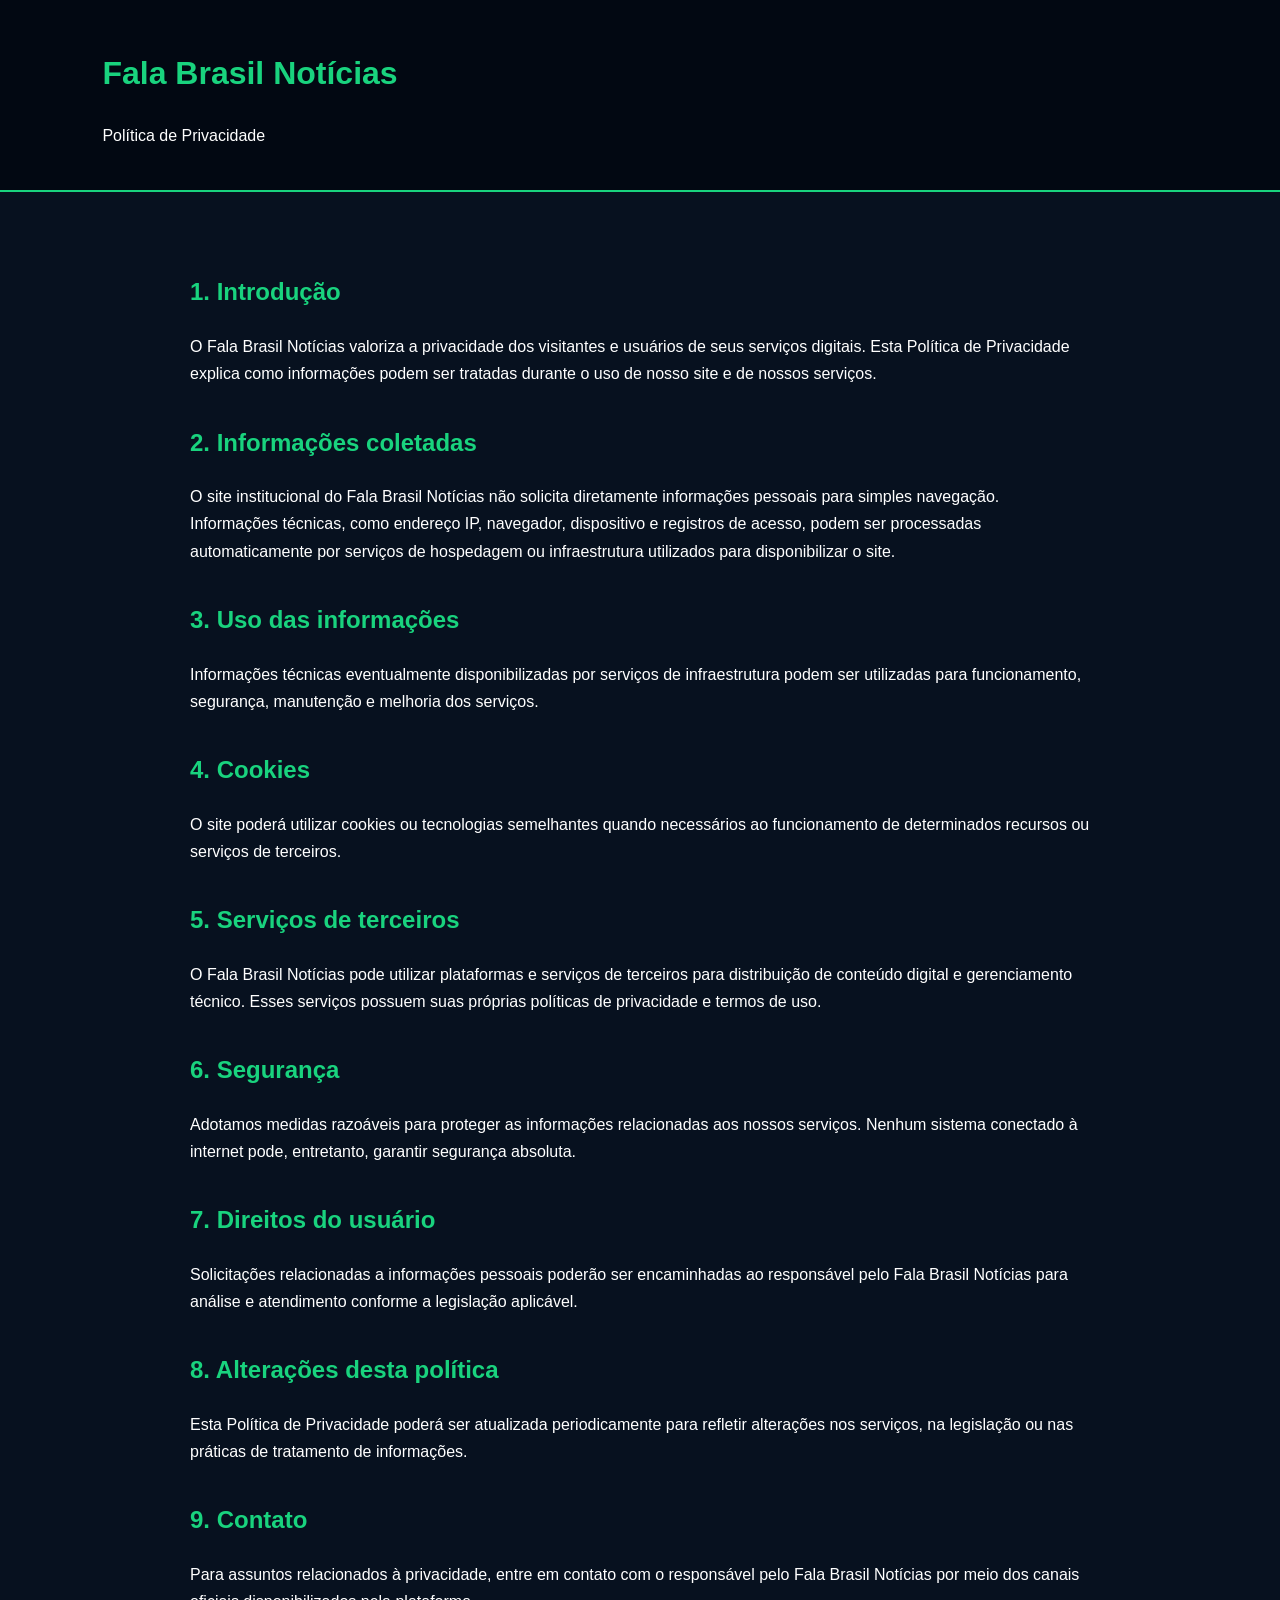
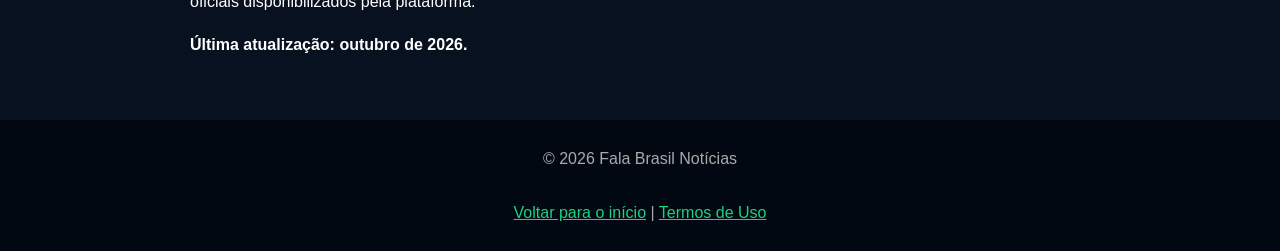
==== privacidade.html @ 8b1b588b "Create privacidade.html" ====
<!DOCTYPE html>
<html lang="pt-BR">
<head>
    <meta charset="UTF-8">
    <meta name="viewport" content="width=device-width, initial-scale=1.0">
    <title>Política de Privacidade — Fala Brasil Notícias</title>
    <style>
        body {
            font-family: Arial, sans-serif;
            background: #07111f;
            color: #ffffff;
            line-height: 1.7;
            margin: 0;
        }

        header {
            background: #020812;
            padding: 25px 8%;
            border-bottom: 2px solid #19d37e;
        }

        header h1 {
            color: #19d37e;
        }

        main {
            max-width: 900px;
            margin: auto;
            padding: 45px 8%;
        }

        h2 {
            color: #19d37e;
            margin-top: 35px;
        }

        a {
            color: #19d37e;
        }

        footer {
            background: #020812;
            text-align: center;
            padding: 25px;
            color: #aaa;
        }
    </style>
</head>

<body>

<header>
    <h1>Fala Brasil Notícias</h1>
    <p>Política de Privacidade</p>
</header>

<main>

    <h2>1. Introdução</h2>
    <p>
        O Fala Brasil Notícias valoriza a privacidade dos visitantes e
        usuários de seus serviços digitais. Esta Política de Privacidade
        explica como informações podem ser tratadas durante o uso de nosso
        site e de nossos serviços.
    </p>

    <h2>2. Informações coletadas</h2>
    <p>
        O site institucional do Fala Brasil Notícias não solicita
        diretamente informações pessoais para simples navegação.
        Informações técnicas, como endereço IP, navegador, dispositivo e
        registros de acesso, podem ser processadas automaticamente por
        serviços de hospedagem ou infraestrutura utilizados para disponibilizar
        o site.
    </p>

    <h2>3. Uso das informações</h2>
    <p>
        Informações técnicas eventualmente disponibilizadas por serviços
        de infraestrutura podem ser utilizadas para funcionamento,
        segurança, manutenção e melhoria dos serviços.
    </p>

    <h2>4. Cookies</h2>
    <p>
        O site poderá utilizar cookies ou tecnologias semelhantes quando
        necessários ao funcionamento de determinados recursos ou serviços
        de terceiros.
    </p>

    <h2>5. Serviços de terceiros</h2>
    <p>
        O Fala Brasil Notícias pode utilizar plataformas e serviços de
        terceiros para distribuição de conteúdo digital e gerenciamento
        técnico. Esses serviços possuem suas próprias políticas de
        privacidade e termos de uso.
    </p>

    <h2>6. Segurança</h2>
    <p>
        Adotamos medidas razoáveis para proteger as informações relacionadas
        aos nossos serviços. Nenhum sistema conectado à internet pode,
        entretanto, garantir segurança absoluta.
    </p>

    <h2>7. Direitos do usuário</h2>
    <p>
        Solicitações relacionadas a informações pessoais poderão ser
        encaminhadas ao responsável pelo Fala Brasil Notícias para análise
        e atendimento conforme a legislação aplicável.
    </p>

    <h2>8. Alterações desta política</h2>
    <p>
        Esta Política de Privacidade poderá ser atualizada periodicamente
        para refletir alterações nos serviços, na legislação ou nas práticas
        de tratamento de informações.
    </p>

    <h2>9. Contato</h2>
    <p>
        Para assuntos relacionados à privacidade, entre em contato com o
        responsável pelo Fala Brasil Notícias por meio dos canais oficiais
        disponibilizados pela plataforma.
    </p>

    <p><strong>Última atualização: outubro de 2026.</strong></p>

</main>

<footer>
    © 2026 Fala Brasil Notícias
    <br><br>
    <a href="index.html">Voltar para o início</a> |
    <a href="termos.html">Termos de Uso</a>
</footer>

</body>
</html>
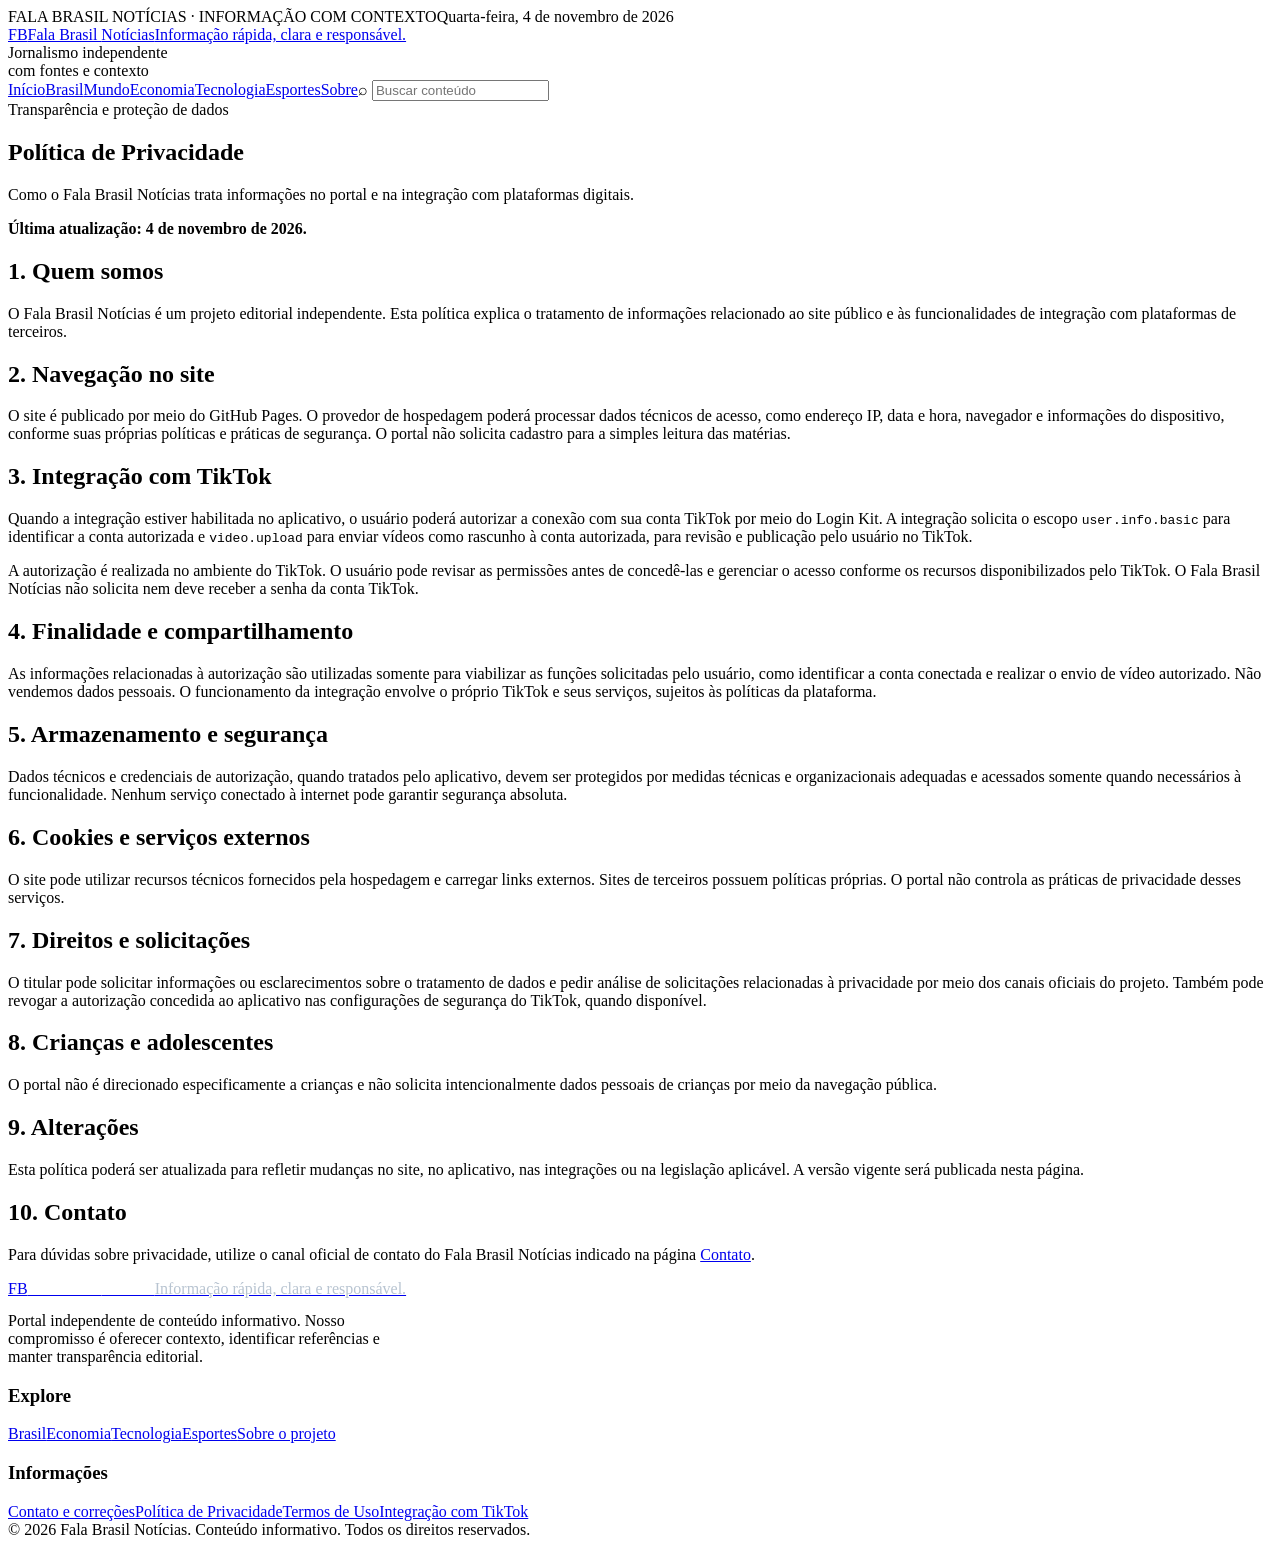
==== commit f430951b: "Add files via upload" ====
--- a/privacidade.html
+++ b/privacidade.html
@@ -1,139 +1 @@
-<!DOCTYPE html>
-<html lang="pt-BR">
-<head>
-    <meta charset="UTF-8">
-    <meta name="viewport" content="width=device-width, initial-scale=1.0">
-    <title>Política de Privacidade — Fala Brasil Notícias</title>
-    <style>
-        body {
-            font-family: Arial, sans-serif;
-            background: #07111f;
-            color: #ffffff;
-            line-height: 1.7;
-            margin: 0;
-        }
-
-        header {
-            background: #020812;
-            padding: 25px 8%;
-            border-bottom: 2px solid #19d37e;
-        }
-
-        header h1 {
-            color: #19d37e;
-        }
-
-        main {
-            max-width: 900px;
-            margin: auto;
-            padding: 45px 8%;
-        }
-
-        h2 {
-            color: #19d37e;
-            margin-top: 35px;
-        }
-
-        a {
-            color: #19d37e;
-        }
-
-        footer {
-            background: #020812;
-            text-align: center;
-            padding: 25px;
-            color: #aaa;
-        }
-    </style>
-</head>
-
-<body>
-
-<header>
-    <h1>Fala Brasil Notícias</h1>
-    <p>Política de Privacidade</p>
-</header>
-
-<main>
-
-    <h2>1. Introdução</h2>
-    <p>
-        O Fala Brasil Notícias valoriza a privacidade dos visitantes e
-        usuários de seus serviços digitais. Esta Política de Privacidade
-        explica como informações podem ser tratadas durante o uso de nosso
-        site e de nossos serviços.
-    </p>
-
-    <h2>2. Informações coletadas</h2>
-    <p>
-        O site institucional do Fala Brasil Notícias não solicita
-        diretamente informações pessoais para simples navegação.
-        Informações técnicas, como endereço IP, navegador, dispositivo e
-        registros de acesso, podem ser processadas automaticamente por
-        serviços de hospedagem ou infraestrutura utilizados para disponibilizar
-        o site.
-    </p>
-
-    <h2>3. Uso das informações</h2>
-    <p>
-        Informações técnicas eventualmente disponibilizadas por serviços
-        de infraestrutura podem ser utilizadas para funcionamento,
-        segurança, manutenção e melhoria dos serviços.
-    </p>
-
-    <h2>4. Cookies</h2>
-    <p>
-        O site poderá utilizar cookies ou tecnologias semelhantes quando
-        necessários ao funcionamento de determinados recursos ou serviços
-        de terceiros.
-    </p>
-
-    <h2>5. Serviços de terceiros</h2>
-    <p>
-        O Fala Brasil Notícias pode utilizar plataformas e serviços de
-        terceiros para distribuição de conteúdo digital e gerenciamento
-        técnico. Esses serviços possuem suas próprias políticas de
-        privacidade e termos de uso.
-    </p>
-
-    <h2>6. Segurança</h2>
-    <p>
-        Adotamos medidas razoáveis para proteger as informações relacionadas
-        aos nossos serviços. Nenhum sistema conectado à internet pode,
-        entretanto, garantir segurança absoluta.
-    </p>
-
-    <h2>7. Direitos do usuário</h2>
-    <p>
-        Solicitações relacionadas a informações pessoais poderão ser
-        encaminhadas ao responsável pelo Fala Brasil Notícias para análise
-        e atendimento conforme a legislação aplicável.
-    </p>
-
-    <h2>8. Alterações desta política</h2>
-    <p>
-        Esta Política de Privacidade poderá ser atualizada periodicamente
-        para refletir alterações nos serviços, na legislação ou nas práticas
-        de tratamento de informações.
-    </p>
-
-    <h2>9. Contato</h2>
-    <p>
-        Para assuntos relacionados à privacidade, entre em contato com o
-        responsável pelo Fala Brasil Notícias por meio dos canais oficiais
-        disponibilizados pela plataforma.
-    </p>
-
-    <p><strong>Última atualização: outubro de 2026.</strong></p>
-
-</main>
-
-<footer>
-    © 2026 Fala Brasil Notícias
-    <br><br>
-    <a href="index.html">Voltar para o início</a> |
-    <a href="termos.html">Termos de Uso</a>
-</footer>
-
-</body>
-</html>
+<!doctype html><html lang="pt-BR"><head><meta charset="utf-8"><meta name="viewport" content="width=device-width, initial-scale=1"><meta name="description" content="Fala Brasil Notícias: notícias, contexto e informação responsável sobre o Brasil e o mundo."><meta name="theme-color" content="#0b1726"><title>Política de Privacidade — Fala Brasil Notícias</title><link rel="stylesheet" href="assets/style.css"></head><body><div class="topline"><div class="wrap"><span>FALA BRASIL NOTÍCIAS · INFORMAÇÃO COM CONTEXTO</span><span>Quarta-feira, 4 de novembro de 2026</span></div></div><header class="masthead"><div class="wrap masthead-inner"><a class="brand" href="index.html"><span class="brand-mark">FB</span><span><span class="brand-name">Fala Brasil <span>Notícias</span></span><span class="tagline">Informação rápida, clara e responsável.</span></span></a><div class="header-note">Jornalismo independente<br>com fontes e contexto</div></div></header><nav class="nav"><div class="wrap nav-inner"><a href="index.html">Início</a><a href="editoria.html?categoria=Brasil">Brasil</a><a href="editoria.html?categoria=Mundo">Mundo</a><a href="editoria.html?categoria=Economia">Economia</a><a href="editoria.html?categoria=Tecnologia">Tecnologia</a><a href="editoria.html?categoria=Esportes">Esportes</a><a href="sobre.html">Sobre</a><span class="nav-spacer"></span><label class="search">⌕ <input data-search type="search" placeholder="Buscar conteúdo" aria-label="Buscar conteúdo"></label></div></nav><section class="page-head"><div class="wrap"><div class="eyebrow">Transparência e proteção de dados</div><h1>Política de Privacidade</h1><p>Como o Fala Brasil Notícias trata informações no portal e na integração com plataformas digitais.</p></div></section><main class="wrap prose"><p><strong>Última atualização: 4 de novembro de 2026.</strong></p><h2>1. Quem somos</h2><p>O Fala Brasil Notícias é um projeto editorial independente. Esta política explica o tratamento de informações relacionado ao site público e às funcionalidades de integração com plataformas de terceiros.</p><h2>2. Navegação no site</h2><p>O site é publicado por meio do GitHub Pages. O provedor de hospedagem poderá processar dados técnicos de acesso, como endereço IP, data e hora, navegador e informações do dispositivo, conforme suas próprias políticas e práticas de segurança. O portal não solicita cadastro para a simples leitura das matérias.</p><h2>3. Integração com TikTok</h2><p>Quando a integração estiver habilitada no aplicativo, o usuário poderá autorizar a conexão com sua conta TikTok por meio do Login Kit. A integração solicita o escopo <code>user.info.basic</code> para identificar a conta autorizada e <code>video.upload</code> para enviar vídeos como rascunho à conta autorizada, para revisão e publicação pelo usuário no TikTok.</p><p>A autorização é realizada no ambiente do TikTok. O usuário pode revisar as permissões antes de concedê-las e gerenciar o acesso conforme os recursos disponibilizados pelo TikTok. O Fala Brasil Notícias não solicita nem deve receber a senha da conta TikTok.</p><h2>4. Finalidade e compartilhamento</h2><p>As informações relacionadas à autorização são utilizadas somente para viabilizar as funções solicitadas pelo usuário, como identificar a conta conectada e realizar o envio de vídeo autorizado. Não vendemos dados pessoais. O funcionamento da integração envolve o próprio TikTok e seus serviços, sujeitos às políticas da plataforma.</p><h2>5. Armazenamento e segurança</h2><p>Dados técnicos e credenciais de autorização, quando tratados pelo aplicativo, devem ser protegidos por medidas técnicas e organizacionais adequadas e acessados somente quando necessários à funcionalidade. Nenhum serviço conectado à internet pode garantir segurança absoluta.</p><h2>6. Cookies e serviços externos</h2><p>O site pode utilizar recursos técnicos fornecidos pela hospedagem e carregar links externos. Sites de terceiros possuem políticas próprias. O portal não controla as práticas de privacidade desses serviços.</p><h2>7. Direitos e solicitações</h2><p>O titular pode solicitar informações ou esclarecimentos sobre o tratamento de dados e pedir análise de solicitações relacionadas à privacidade por meio dos canais oficiais do projeto. Também pode revogar a autorização concedida ao aplicativo nas configurações de segurança do TikTok, quando disponível.</p><h2>8. Crianças e adolescentes</h2><p>O portal não é direcionado especificamente a crianças e não solicita intencionalmente dados pessoais de crianças por meio da navegação pública.</p><h2>9. Alterações</h2><p>Esta política poderá ser atualizada para refletir mudanças no site, no aplicativo, nas integrações ou na legislação aplicável. A versão vigente será publicada nesta página.</p><h2>10. Contato</h2><p>Para dúvidas sobre privacidade, utilize o canal oficial de contato do Fala Brasil Notícias indicado na página <a href="contato.html">Contato</a>.</p></main><footer class="footer"><div class="wrap footer-grid"><div><a class="brand" href="index.html"><span class="brand-mark">FB</span><span><span class="brand-name" style="color:#fff">Fala Brasil <span>Notícias</span></span><span class="tagline" style="color:#b8c4d1">Informação rápida, clara e responsável.</span></span></a><p style="max-width:390px;margin-top:14px">Portal independente de conteúdo informativo. Nosso compromisso é oferecer contexto, identificar referências e manter transparência editorial.</p></div><div><h3>Explore</h3><a href="editoria.html?categoria=Brasil">Brasil</a><a href="editoria.html?categoria=Economia">Economia</a><a href="editoria.html?categoria=Tecnologia">Tecnologia</a><a href="editoria.html?categoria=Esportes">Esportes</a><a href="sobre.html">Sobre o projeto</a></div><div><h3>Informações</h3><a href="contato.html">Contato e correções</a><a href="privacidade.html">Política de Privacidade</a><a href="termos.html">Termos de Uso</a><a href="integracao.html">Integração com TikTok</a></div></div><div class="footer-bottom"><div class="wrap">© 2026 Fala Brasil Notícias. Conteúdo informativo. Todos os direitos reservados.</div></div></footer><script src="assets/app.js"></script></body></html>
